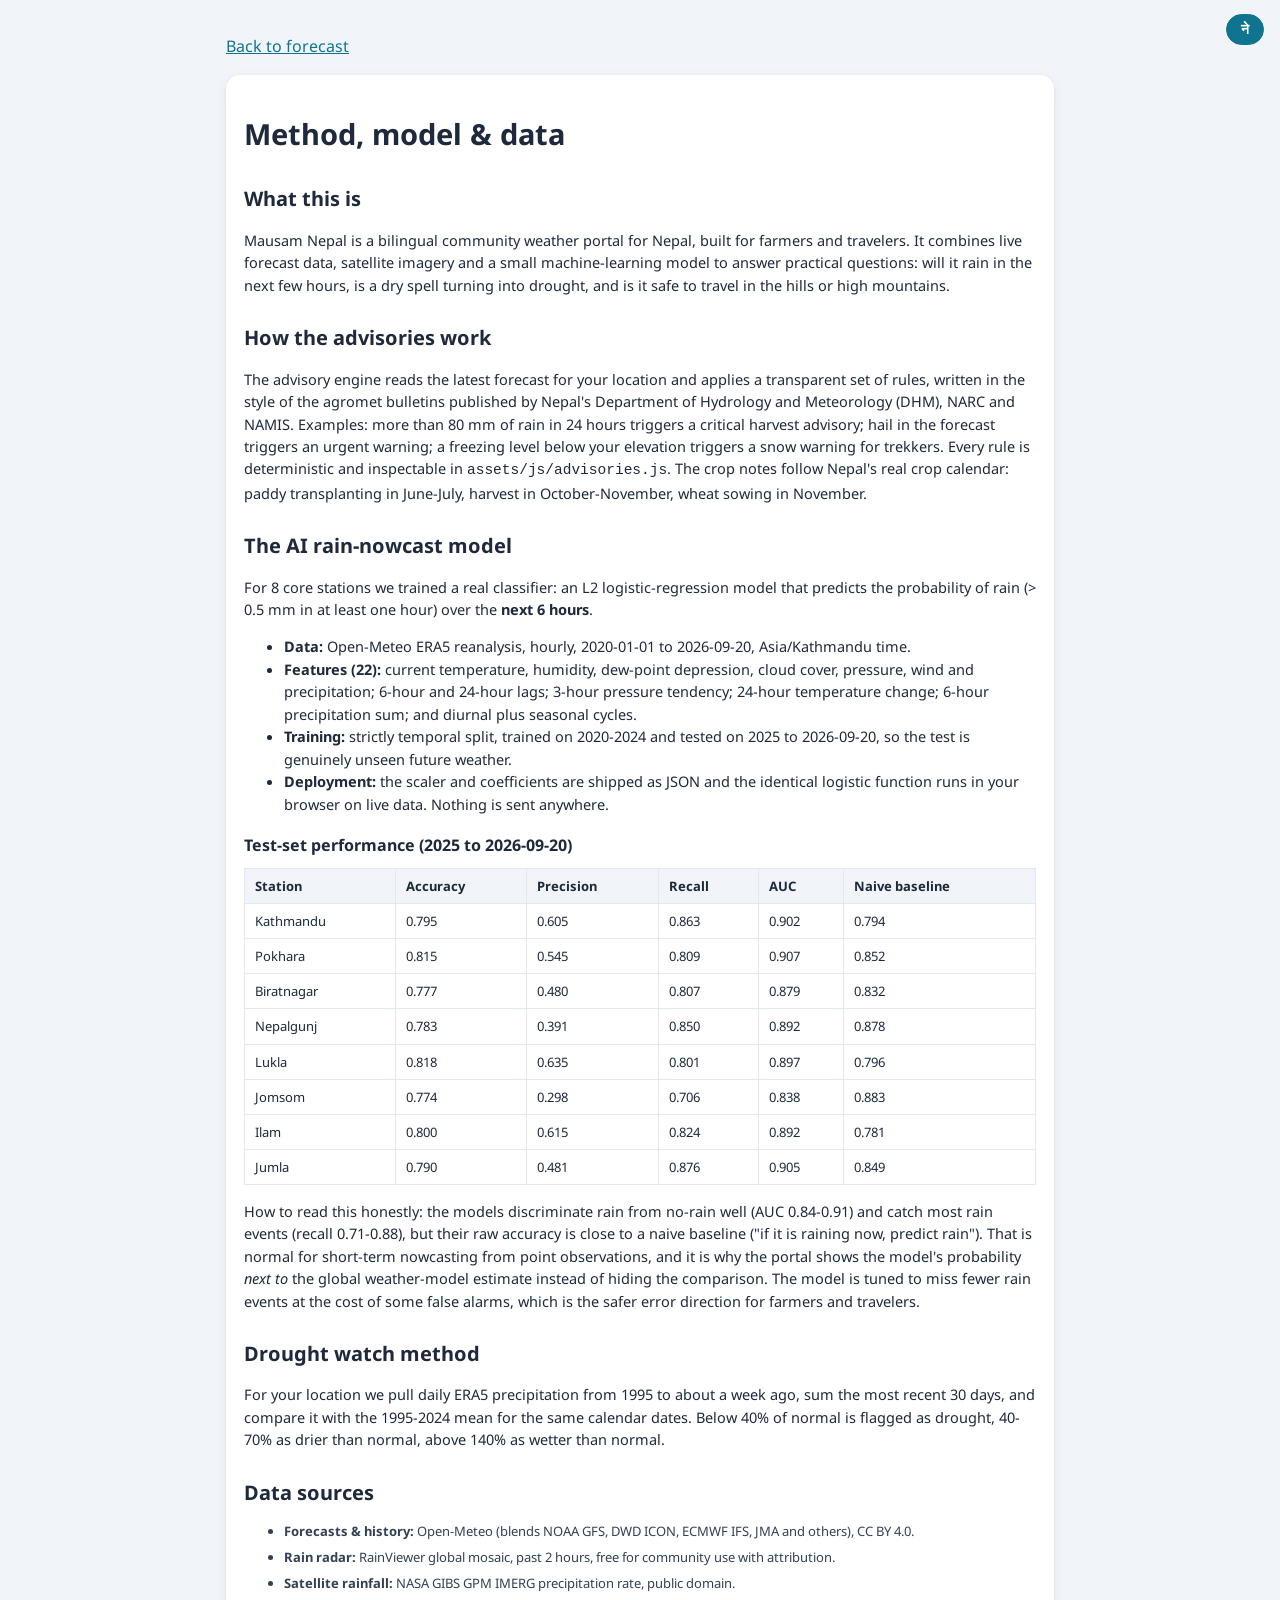
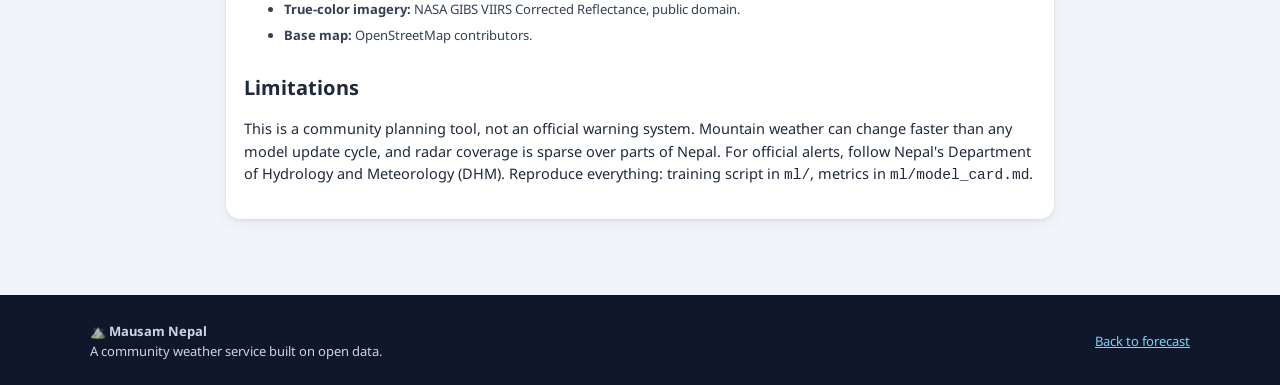
==== about.html @ 3b3ee0dc "Mausam Nepal: bilingual AI weather portal for Nepal (v1)" ====
<!DOCTYPE html>
<html lang="en">
<head>
<meta charset="UTF-8">
<meta name="viewport" content="width=device-width, initial-scale=1.0">
<title>Method, model &amp; data — Mausam Nepal</title>
<link rel="stylesheet" href="assets/css/style.css">
<link href="https://fonts.googleapis.com/css2?family=Noto+Sans:wght@400;600;700;800&family=Noto+Sans+Devanagari:wght@400;600;700&display=swap" rel="stylesheet">
<style>
.langbtn { position: fixed; top: 14px; right: 16px; z-index: 99; }
</style>
</head>
<body>
<button id="lang-toggle" class="lang-toggle langbtn" style="background:#0e7490;border-color:#0e7490">ने</button>
<main class="container" style="max-width:860px">
  <p><a href="index.html" data-i18n="backHome">Back to forecast</a></p>
  <div class="card prose" id="about-en">
    <h1>Method, model &amp; data</h1>
    <h2>What this is</h2>
    <p>Mausam Nepal is a bilingual community weather portal for Nepal, built for
    farmers and travelers. It combines live forecast data, satellite imagery and a
    small machine-learning model to answer practical questions: will it rain in the
    next few hours, is a dry spell turning into drought, and is it safe to travel
    in the hills or high mountains.</p>

    <h2>How the advisories work</h2>
    <p>The advisory engine reads the latest forecast for your location and applies
    a transparent set of rules, written in the style of the agromet bulletins
    published by Nepal's Department of Hydrology and Meteorology (DHM), NARC and
    NAMIS. Examples: more than 80 mm of rain in 24 hours triggers a critical
    harvest advisory; hail in the forecast triggers an urgent warning; a freezing
    level below your elevation triggers a snow warning for trekkers. Every rule is
    deterministic and inspectable in <code>assets/js/advisories.js</code>. The
    crop notes follow Nepal's real crop calendar: paddy transplanting in
    June-July, harvest in October-November, wheat sowing in November.</p>

    <h2>The AI rain-nowcast model</h2>
    <p>For 8 core stations we trained a real classifier: an L2 logistic-regression
    model that predicts the probability of rain (&gt; 0.5 mm in at least one hour)
    over the <b>next 6 hours</b>.</p>
    <ul>
      <li><b>Data:</b> Open-Meteo ERA5 reanalysis, hourly, 2020-01-01 to 2026-09-20, Asia/Kathmandu time.</li>
      <li><b>Features (22):</b> current temperature, humidity, dew-point depression,
      cloud cover, pressure, wind and precipitation; 6-hour and 24-hour lags;
      3-hour pressure tendency; 24-hour temperature change; 6-hour precipitation
      sum; and diurnal plus seasonal cycles.</li>
      <li><b>Training:</b> strictly temporal split, trained on 2020-2024 and tested
      on 2025 to 2026-09-20, so the test is genuinely unseen future weather.</li>
      <li><b>Deployment:</b> the scaler and coefficients are shipped as JSON and
      the identical logistic function runs in your browser on live data. Nothing
      is sent anywhere.</li>
    </ul>
    <h3>Test-set performance (2025 to 2026-09-20)</h3>
    <table class="metric-table">
      <tr><th>Station</th><th>Accuracy</th><th>Precision</th><th>Recall</th><th>AUC</th><th>Naive baseline</th></tr>
      <tr><td>Kathmandu</td><td>0.795</td><td>0.605</td><td>0.863</td><td>0.902</td><td>0.794</td></tr>
      <tr><td>Pokhara</td><td>0.815</td><td>0.545</td><td>0.809</td><td>0.907</td><td>0.852</td></tr>
      <tr><td>Biratnagar</td><td>0.777</td><td>0.480</td><td>0.807</td><td>0.879</td><td>0.832</td></tr>
      <tr><td>Nepalgunj</td><td>0.783</td><td>0.391</td><td>0.850</td><td>0.892</td><td>0.878</td></tr>
      <tr><td>Lukla</td><td>0.818</td><td>0.635</td><td>0.801</td><td>0.897</td><td>0.796</td></tr>
      <tr><td>Jomsom</td><td>0.774</td><td>0.298</td><td>0.706</td><td>0.838</td><td>0.883</td></tr>
      <tr><td>Ilam</td><td>0.800</td><td>0.615</td><td>0.824</td><td>0.892</td><td>0.781</td></tr>
      <tr><td>Jumla</td><td>0.790</td><td>0.481</td><td>0.876</td><td>0.905</td><td>0.849</td></tr>
    </table>
    <p>How to read this honestly: the models discriminate rain from no-rain well
    (AUC 0.84-0.91) and catch most rain events (recall 0.71-0.88), but their raw
    accuracy is close to a naive baseline ("if it is raining now, predict rain").
    That is normal for short-term nowcasting from point observations, and it is
    why the portal shows the model's probability <i>next to</i> the global
    weather-model estimate instead of hiding the comparison. The model is tuned
    to miss fewer rain events at the cost of some false alarms, which is the
    safer error direction for farmers and travelers.</p>

    <h2>Drought watch method</h2>
    <p>For your location we pull daily ERA5 precipitation from 1995 to about a week
    ago, sum the most recent 30 days, and compare it with the 1995-2024 mean for
    the same calendar dates. Below 40% of normal is flagged as drought, 40-70% as
    drier than normal, above 140% as wetter than normal.</p>

    <h2>Data sources</h2>
    <ul class="src-list">
      <li><b>Forecasts &amp; history:</b> Open-Meteo (blends NOAA GFS, DWD ICON, ECMWF IFS, JMA and others), CC BY 4.0.</li>
      <li><b>Rain radar:</b> RainViewer global mosaic, past 2 hours, free for community use with attribution.</li>
      <li><b>Satellite rainfall:</b> NASA GIBS GPM IMERG precipitation rate, public domain.</li>
      <li><b>True-color imagery:</b> NASA GIBS VIIRS Corrected Reflectance, public domain.</li>
      <li><b>Base map:</b> OpenStreetMap contributors.</li>
    </ul>

    <h2>Limitations</h2>
    <p>This is a community planning tool, not an official warning system. Mountain
    weather can change faster than any model update cycle, and radar coverage is
    sparse over parts of Nepal. For official alerts, follow Nepal's Department of
    Hydrology and Meteorology (DHM). Reproduce everything: training script in
    <code>ml/</code>, metrics in <code>ml/model_card.md</code>.</p>
  </div>

  <div class="card prose" id="about-ne" style="display:none">
    <h1>विधि, मोडेल र तथ्याङ्क</h1>
    <h2>यो के हो</h2>
    <p>मौसम नेपाल किसान र यात्रीका लागि बनाइएको द्विभाषिक सामुदायिक मौसम पोर्टल हो।
    यसले प्रत्यक्ष पूर्वानुमान तथ्याङ्क, उपग्रह तस्बिर र सानो मेसिन लर्निङ मोडेल
    जोडेर व्यावहारिक प्रश्नको उत्तर दिन्छ: आगामी केही घण्टामा पानी पर्छ कि पर्दैन,
    सुक्खा अवधि खडेरीमा परिणत हुँदैछ कि, र पहाड वा हिमालमा यात्रा सुरक्षित छ कि छैन।</p>

    <h2>परामर्श कसरी बन्छ</h2>
    <p>परामर्श इन्जिनले तपाईंको स्थानको पछिल्लो पूर्वानुमान पढेर पारदर्शी नियमहरू
    लागू गर्छ, जुन जल तथा मौसम विज्ञान विभाग (DHM), NARC र NAMIS का कृषि-मौसम
    बुलेटिनकै शैलीमा लेखिएका छन्। उदाहरण: २४ घण्टामा ८० मिमिभन्दा बढी वर्षा भए
    गम्भीर कटानी परामर्श; असिनाको पूर्वानुमानमा तत्काल चेतावनी; हिउँ पर्ने उचाइ
    तपाईंको उचाइभन्दा तल भए पदयात्रीका लागि हिमपात चेतावनी। हरेक नियम
    <code>assets/js/advisories.js</code> मा हेर्न सकिन्छ। बाली नोटहरू नेपालको
    वास्तविक बाली पात्रोअनुसार छन्: जुन-जुलाईमा धान रोपाइँ, अक्टोबर-नोभेम्बरमा
    कटानी, नोभेम्बरमा गहुँ छर्ने।</p>

    <h2>एआई वर्षा पूर्वानुमान मोडेल</h2>
    <p>८ मुख्य स्टेसनका लागि हामीले वास्तविक वर्गीकरणकर्ता तालिम दियौं: L2
    लजिस्टिक रिग्रेसन मोडेल, जसले <b>आगामी ६ घण्टामा</b> वर्षा (&gt; ०.५ मिमि)
    हुने सम्भावना बताउँछ।</p>
    <ul>
      <li><b>तथ्याङ्क:</b> Open-Meteo ERA5 पुनर्विश्लेषण, घण्टावार, २०२०-०१-०१ देखि २०२६-०९-२०, काठमाडौं समय।</li>
      <li><b>विशेषता (२२):</b> तापक्रम, आर्द्रता, शीताङ्क अन्तर, बादल, चाप, हावा र वर्षा;
      ६-घण्टा र २४-घण्टा पुराना मान; ३-घण्टे चाप प्रवृत्ति; २४-घण्टे तापक्रम परिवर्तन;
      ६-घण्टे वर्षा योग; दैनिक र मौसमी चक्र।</li>
      <li><b>तालिम:</b> समयअनुसार विभाजन, २०२०-२०२४ मा तालिम, २०२५ देखि २०२६-०९-२० मा परीक्षण।</li>
      <li><b>प्रयोग:</b> स्केलर र गुणाङ्क JSON का रूपमा ब्राउजरमै चल्छ; प्रत्यक्ष तथ्याङ्कमा उही लजिस्टिक सूत्र लागू हुन्छ।</li>
    </ul>
    <h3>परीक्षण नतिजा (माथिको तालिका हेर्नुहोस्)</h3>
    <p>इमानदार व्याख्या: मोडेलले वर्षा र सुख्खा छुट्याउन राम्रो गर्छ (AUC ०.८४-०.९१)
    र धेरैजसो वर्षाका घटना समात्छ, तर समग्र सटीकता सामान्य अनुमानको नजिक छ।
    त्यसैले पोर्टलले मोडेलको सम्भावना विश्व मौसम मोडेलको अनुमानसँगै देखाउँछ।
    मोडेल किसान र यात्रीका लागि सुरक्षित दिशामा ट्युन गरिएको छ: वर्षा छुट्नुभन्दा
    गलत चेतावनी राम्रो।</p>

    <h2>खडेरी निगरानी विधि</h2>
    <p>तपाईंको स्थानका लागि १९९५ देखिको दैनिक ERA5 वर्षा निकालेर पछिल्लो ३० दिनको
    योग सोही मितिको १९९५-२०२४ सरदरसँग तुलना गरिन्छ। सामान्यको ४०% भन्दा कमलाई
    खडेरी, ४०-७०% लाई सामान्यभन्दा सुख्खा, १४०% भन्दा माथिलाई ओसिलो मानिन्छ।</p>

    <h2>तथ्याङ्क स्रोतहरू</h2>
    <ul class="src-list">
      <li><b>पूर्वानुमान र इतिहास:</b> Open-Meteo (NOAA GFS, DWD ICON, ECMWF IFS, JMA आदि), CC BY 4.0।</li>
      <li><b>वर्षा राडार:</b> RainViewer विश्वव्यापी मोजाइक, पछिल्लो २ घण्टा।</li>
      <li><b>उपग्रह वर्षा:</b> NASA GIBS GPM IMERG, सार्वजनिक डोमेन।</li>
      <li><b>वास्तविक रङ तस्बिर:</b> NASA GIBS VIIRS, सार्वजनिक डोमेन।</li>
      <li><b>आधार नक्सा:</b> OpenStreetMap योगदानकर्ता।</li>
    </ul>

    <h2>सीमाहरू</h2>
    <p>यो सामुदायिक योजना उपकरण हो, आधिकारिक चेतावनी प्रणाली होइन। हिमाली मौसम
    मोडेल अद्यावधिक चक्रभन्दा छिटो बदलिन सक्छ, र नेपालका केही भागमा राडार कभरेज
    पातलो छ। आधिकारिक सतर्कताका लागि जल तथा मौसम विज्ञान विभाग (DHM) को सूचना
    हेर्नुहोस्।</p>
  </div>
</main>

<footer class="site-footer">
  <div class="inner">
    <div><b>⛰️ <span data-i18n="appName">Mausam Nepal</span></b><br>
    <span data-i18n="footerTag"></span></div>
    <div><a href="index.html" data-i18n="backHome">Back to forecast</a></div>
  </div>
</footer>

<script src="assets/js/config.js"></script>
<script src="assets/js/i18n.js"></script>
<script>
  MN.setLang(MN.lang);
  document.getElementById("lang-toggle").addEventListener("click", function () {
    MN.setLang(MN.lang === "ne" ? "en" : "ne");
    document.getElementById("about-en").style.display = MN.lang === "ne" ? "none" : "block";
    document.getElementById("about-ne").style.display = MN.lang === "ne" ? "block" : "none";
  });
  if (MN.lang === "ne") {
    document.getElementById("about-en").style.display = "none";
    document.getElementById("about-ne").style.display = "block";
  }
</script>
</body>
</html>
---- assets/css/style.css ----
/* Mausam Nepal — styles */
:root {
  --bg: #f1f5f9;
  --card: #ffffff;
  --ink: #0f172a;
  --muted: #64748b;
  --brand: #0e7490;
  --brand-dark: #155e75;
  --accent: #f59e0b;
  --ok: #16a34a;
  --warn: #f59e0b;
  --bad: #dc2626;
  --line: #e2e8f0;
  --radius: 14px;
  --shadow: 0 1px 3px rgba(15,23,42,.08), 0 4px 14px rgba(15,23,42,.06);
}
* { box-sizing: border-box; }
body {
  margin: 0; font-family: "Noto Sans", "Noto Sans Devanagari", system-ui, -apple-system,
    "Segoe UI", Roboto, sans-serif;
  background: var(--bg); color: var(--ink); line-height: 1.55;
}
a { color: var(--brand); }

/* Header */
.site-header {
  background: linear-gradient(120deg, #0c4a6e 0%, #0e7490 55%, #1d4ed8 130%);
  color: #fff; padding: 14px 0 0; position: sticky; top: 0; z-index: 50;
  box-shadow: 0 2px 12px rgba(12,74,110,.35);
}
.header-row { display: flex; align-items: center; gap: 12px; max-width: 1100px; margin: 0 auto; padding: 0 16px; }
.logo { font-size: 26px; font-weight: 800; letter-spacing: .2px; white-space: nowrap; }
.logo .mark { margin-right: 8px; }
.tagline { font-size: 12px; opacity: .85; margin: 2px 0 0; font-weight: 400; }
.header-spacer { flex: 1; }
.lang-toggle {
  background: rgba(255,255,255,.15); color: #fff; border: 1px solid rgba(255,255,255,.4);
  border-radius: 999px; padding: 6px 14px; font-weight: 700; cursor: pointer; font-size: 14px;
}
.lang-toggle:hover { background: rgba(255,255,255,.28); }
.search-wrap { position: relative; max-width: 1100px; margin: 12px auto 0; padding: 0 16px 12px; }
.search-wrap input {
  width: 100%; padding: 11px 16px 11px 42px; border-radius: 999px; border: none;
  font-size: 15px; outline: none; box-shadow: var(--shadow);
}
.search-wrap .sicon { position: absolute; left: 30px; top: 11px; font-size: 17px; opacity: .6; }
.search-results {
  position: absolute; left: 16px; right: 16px; top: 52px; background: #fff; color: var(--ink);
  border-radius: 12px; box-shadow: 0 12px 32px rgba(15,23,42,.25); overflow: hidden; display: none; z-index: 60;
}
.search-results button {
  display: block; width: 100%; text-align: left; background: none; border: none;
  padding: 10px 16px; font-size: 14px; cursor: pointer;
}
.search-results button:hover { background: #f1f5f9; }
.search-results .sub { color: var(--muted); font-size: 12px; margin-left: 8px; }

/* Tabs */
.tabs { display: flex; gap: 4px; max-width: 1100px; margin: 0 auto; padding: 0 16px; overflow-x: auto; }
.tabs button {
  background: transparent; color: rgba(255,255,255,.75); border: none; cursor: pointer;
  padding: 10px 14px; font-size: 14px; font-weight: 600; border-bottom: 3px solid transparent; white-space: nowrap;
}
.tabs button.active { color: #fff; border-bottom-color: var(--accent); }
.tabs button:hover { color: #fff; }

/* Layout */
.container { max-width: 1100px; margin: 0 auto; padding: 18px 16px 60px; }
.tabpane { display: none; }
.tabpane.active { display: block; animation: fade .25s ease; }
@keyframes fade { from { opacity: 0; transform: translateY(4px);} to { opacity: 1; transform: none; } }

.card {
  background: var(--card); border-radius: var(--radius); box-shadow: var(--shadow);
  padding: 18px; margin-bottom: 16px;
}
.card h2 { margin: 0 0 4px; font-size: 19px; }
.card h3 { margin: 0 0 8px; font-size: 16px; }
.card .desc { color: var(--muted); font-size: 13.5px; margin: 0 0 12px; }
.grid2 { display: grid; grid-template-columns: 1fr 1fr; gap: 16px; }
@media (max-width: 760px) { .grid2 { grid-template-columns: 1fr; } }

/* Hero */
.hero { display: flex; gap: 18px; align-items: center; flex-wrap: wrap; }
.hero-main { display: flex; align-items: center; gap: 16px; min-width: 240px; }
.hero-icon { font-size: 56px; line-height: 1; }
.hero-temp { font-size: 52px; font-weight: 800; line-height: 1; }
.hero-place { font-size: 20px; font-weight: 700; }
.hero-cond { color: var(--muted); font-size: 14px; }
.hero-meta { color: var(--muted); font-size: 12.5px; margin-top: 6px; }
.stat-row { display: grid; grid-template-columns: repeat(auto-fit, minmax(105px, 1fr)); gap: 10px; margin-top: 14px; }
.stat { background: #f8fafc; border: 1px solid var(--line); border-radius: 10px; padding: 10px 12px; }
.stat .k { font-size: 11.5px; color: var(--muted); }
.stat .v { font-size: 17px; font-weight: 700; }
.chips { display: flex; flex-wrap: wrap; gap: 8px; margin: 2px 0 16px; }
.chips button {
  border: 1px solid var(--line); background: #fff; border-radius: 999px; padding: 6px 13px;
  font-size: 13px; cursor: pointer;
}
.chips button.active, .chips button:hover { background: var(--brand); color: #fff; border-color: var(--brand); }

/* Forecast lists */
.hourly-strip { display: flex; gap: 8px; overflow-x: auto; padding: 4px 2px 10px; }
.hour-cell {
  min-width: 74px; text-align: center; background: #f8fafc; border: 1px solid var(--line);
  border-radius: 10px; padding: 8px 6px; font-size: 12px;
}
.hour-cell .hh { font-weight: 700; font-size: 12.5px; }
.hour-cell .ic { font-size: 22px; margin: 4px 0; }
.hour-cell .pp { color: var(--brand); font-weight: 700; }
.day-row {
  display: grid; grid-template-columns: 92px 34px 1fr 92px; gap: 8px; align-items: center;
  padding: 9px 4px; border-bottom: 1px solid var(--line); font-size: 14px;
}
.day-row:last-child { border-bottom: none; }
.day-row .d { font-weight: 600; }
.day-row .bar { height: 8px; background: #e2e8f0; border-radius: 99px; position: relative; overflow: hidden; }
.day-row .bar i { position: absolute; top: 0; bottom: 0; border-radius: 99px;
  background: linear-gradient(90deg, #38bdf8, #f59e0b, #ef4444); }
.day-row .tr { text-align: right; font-variant-numeric: tabular-nums; }

/* Nowcast gauge */
.gauge-wrap { display: flex; gap: 18px; align-items: center; flex-wrap: wrap; }
.gauge { position: relative; width: 150px; height: 150px; flex: none; }
.gauge svg { transform: rotate(-90deg); }
.gauge .gval { position: absolute; inset: 0; display: flex; flex-direction: column;
  align-items: center; justify-content: center; }
.gauge .gval b { font-size: 30px; }
.gauge .gval span { font-size: 11.5px; color: var(--muted); }
.compare-bar { margin: 8px 0; }
.compare-bar .lbl { display: flex; justify-content: space-between; font-size: 13px; margin-bottom: 4px; }
.compare-bar .track { height: 10px; background: #e2e8f0; border-radius: 99px; overflow: hidden; }
.compare-bar .fill { height: 100%; border-radius: 99px; }
.fill.ml { background: linear-gradient(90deg, #0e7490, #22d3ee); }
.fill.nwp { background: linear-gradient(90deg, #94a3b8, #64748b); }
.model-note { font-size: 12.5px; color: var(--muted); }

/* Advisories */
.adv { border-left: 5px solid var(--muted); border-radius: 10px; background: #f8fafc;
  padding: 12px 14px; margin-bottom: 10px; }
.adv .sev { display: inline-block; font-size: 11.5px; font-weight: 800; text-transform: uppercase;
  letter-spacing: .4px; padding: 2px 9px; border-radius: 99px; color: #fff; margin-bottom: 6px; }
.adv.sev-critical { border-color: var(--bad); } .adv.sev-critical .sev { background: var(--bad); }
.adv.sev-warning { border-color: #f97316; } .adv.sev-warning .sev { background: #f97316; }
.adv.sev-watch { border-color: var(--warn); } .adv.sev-watch .sev { background: var(--warn); }
.adv.sev-info { border-color: var(--brand); } .adv.sev-info .sev { background: var(--brand); }
.adv.sev-good { border-color: var(--ok); } .adv.sev-good .sev { background: var(--ok); }
.adv h4 { margin: 0 0 4px; font-size: 15px; }
.adv p { margin: 0; font-size: 13.5px; color: #334155; }
.aud-tabs { display: flex; gap: 8px; margin-bottom: 12px; }
.aud-tabs button {
  flex: 1; padding: 10px; border-radius: 10px; border: 1px solid var(--line);
  background: #fff; font-size: 14px; font-weight: 700; cursor: pointer;
}
.aud-tabs button.active { background: var(--ink); color: #fff; border-color: var(--ink); }

/* Drought */
.drought-nums { display: flex; gap: 14px; flex-wrap: wrap; margin: 10px 0; }
.drought-nums .dn { flex: 1; min-width: 140px; background: #f8fafc; border: 1px solid var(--line);
  border-radius: 10px; padding: 12px; text-align: center; }
.drought-nums .dn b { font-size: 24px; display: block; }
.drought-nums .dn span { font-size: 12px; color: var(--muted); }
.drought-meter { height: 14px; border-radius: 99px; background: linear-gradient(90deg,#b91c1c,#f59e0b,#22c55e,#0ea5e9);
  position: relative; margin: 14px 0 6px; }
.drought-meter .pin { position: absolute; top: -5px; width: 4px; height: 24px; background: var(--ink); border-radius: 2px; }

/* Map */
#satmap { height: 480px; border-radius: var(--radius); box-shadow: var(--shadow); z-index: 1; }
.map-controls { display: flex; gap: 8px; flex-wrap: wrap; margin-bottom: 10px; align-items: center; }
.map-controls .seg { display: flex; border: 1px solid var(--line); border-radius: 10px; overflow: hidden; }
.map-controls .seg button { border: none; background: #fff; padding: 8px 14px; font-size: 13px;
  font-weight: 600; cursor: pointer; }
.map-controls .seg button.active { background: var(--brand); color: #fff; }
.map-credit { font-size: 12px; color: var(--muted); margin-top: 8px; }
.leaflet-container { font-family: inherit; }

/* Mountain cards */
.mtn-grid { display: grid; grid-template-columns: repeat(auto-fit, minmax(200px, 1fr)); gap: 12px; }
.mtn-card { background: #f8fafc; border: 1px solid var(--line); border-radius: 12px; padding: 12px 14px; cursor: pointer; }
.mtn-card:hover { border-color: var(--brand); }
.mtn-card h4 { margin: 0 0 6px; font-size: 14.5px; }
.mtn-card .row { display: flex; justify-content: space-between; font-size: 12.5px; padding: 2px 0; }
.mtn-card .row span:first-child { color: var(--muted); }

/* Alerts */
.alert-box { display: flex; gap: 12px; align-items: center; flex-wrap: wrap; }
.btn {
  background: var(--brand); color: #fff; border: none; border-radius: 10px; padding: 10px 18px;
  font-size: 14px; font-weight: 700; cursor: pointer;
}
.btn:hover { background: var(--brand-dark); }
.btn:disabled { background: #94a3b8; cursor: default; }

/* Footer */
.site-footer { background: #0f172a; color: #cbd5e1; padding: 26px 16px; font-size: 13px; }
.site-footer .inner { max-width: 1100px; margin: 0 auto; display: flex; gap: 18px;
  flex-wrap: wrap; justify-content: space-between; align-items: center; }
.site-footer a { color: #7dd3fc; }
.src-list { font-size: 13px; color: #334155; }
.src-list li { margin-bottom: 6px; }

.prose { font-size: 14.5px; color: #1e293b; }
.prose h2 { font-size: 20px; margin: 26px 0 8px; }
.prose h3 { font-size: 16px; margin: 18px 0 6px; }
.prose table { border-collapse: collapse; width: 100%; font-size: 13px; margin: 10px 0; }
.prose th, .prose td { border: 1px solid var(--line); padding: 7px 10px; text-align: left; }
.prose th { background: #f1f5f9; }
.metric-table td:nth-child(n+2) { font-variant-numeric: tabular-nums; }

.skeleton { color: var(--muted); font-style: italic; padding: 20px; text-align: center; }
.err { background: #fef2f2; border: 1px solid #fecaca; color: #991b1b; border-radius: 10px;
  padding: 12px 14px; font-size: 13.5px; }
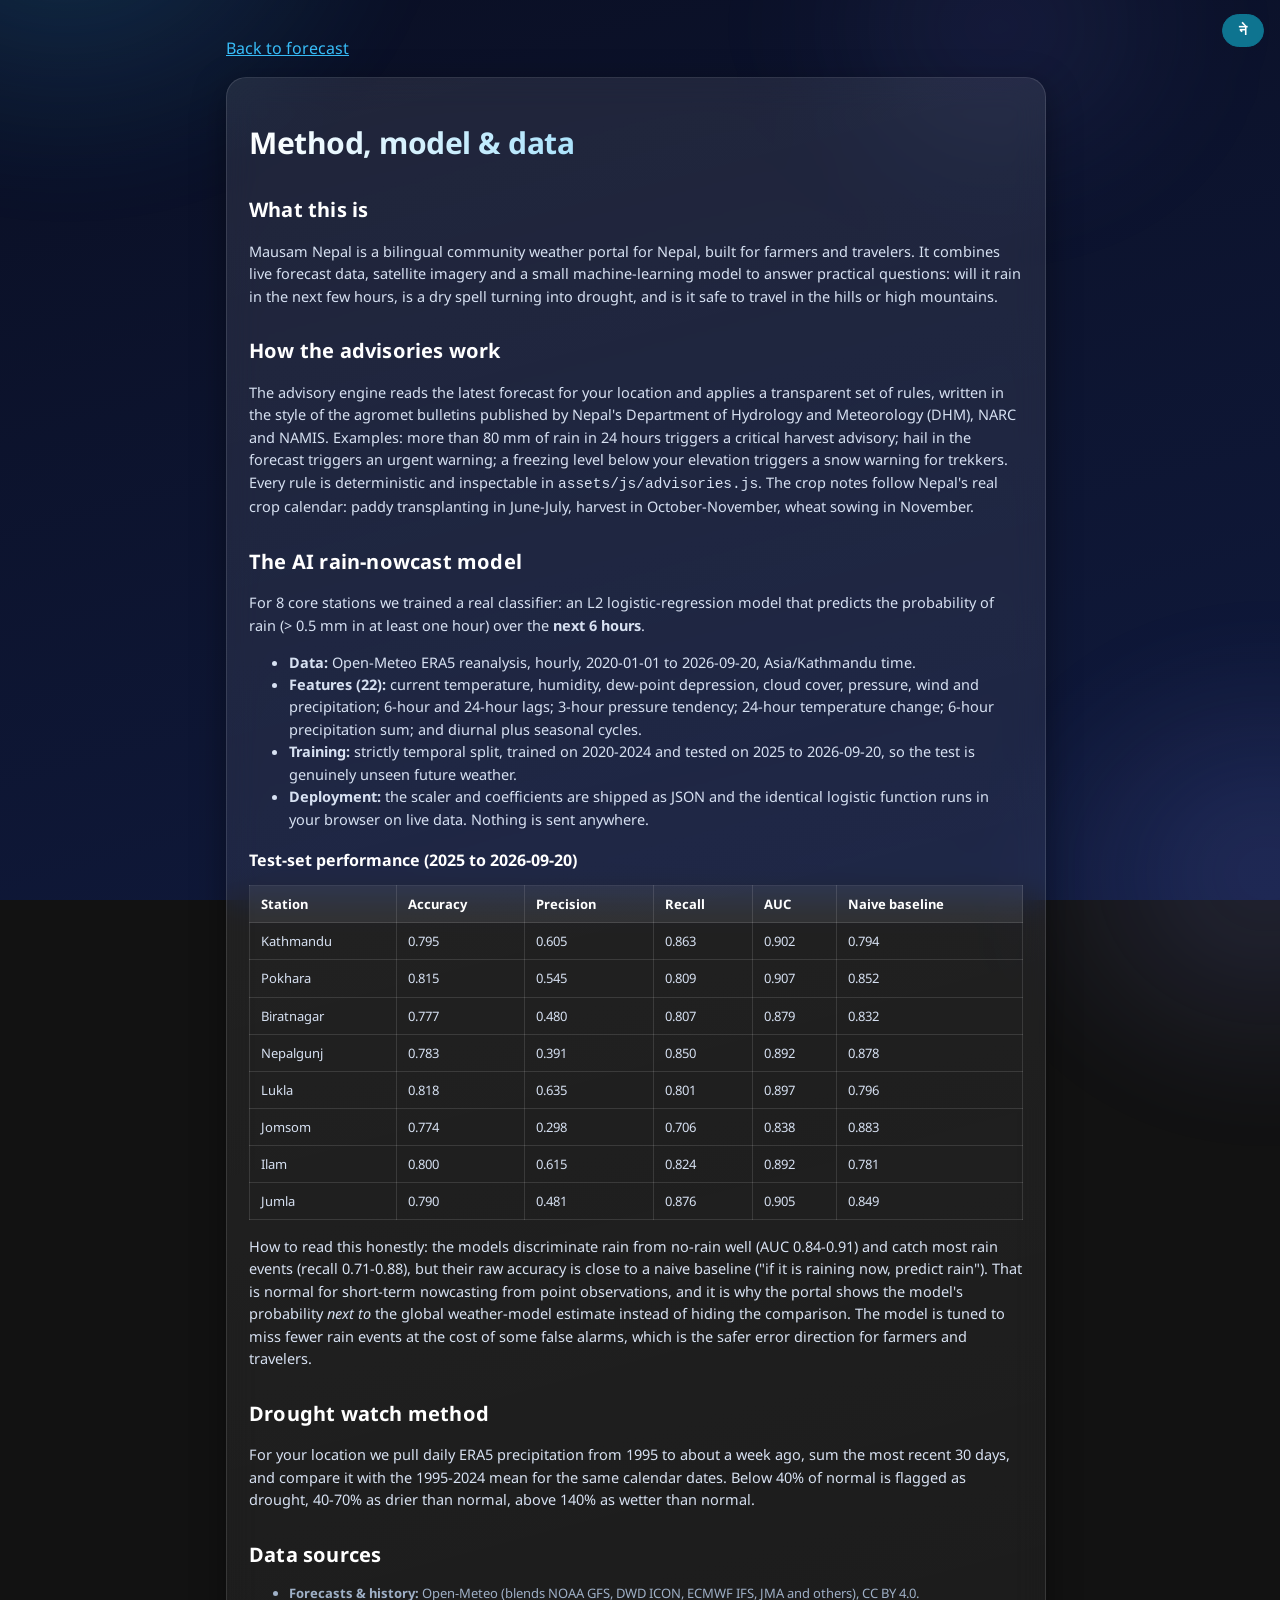
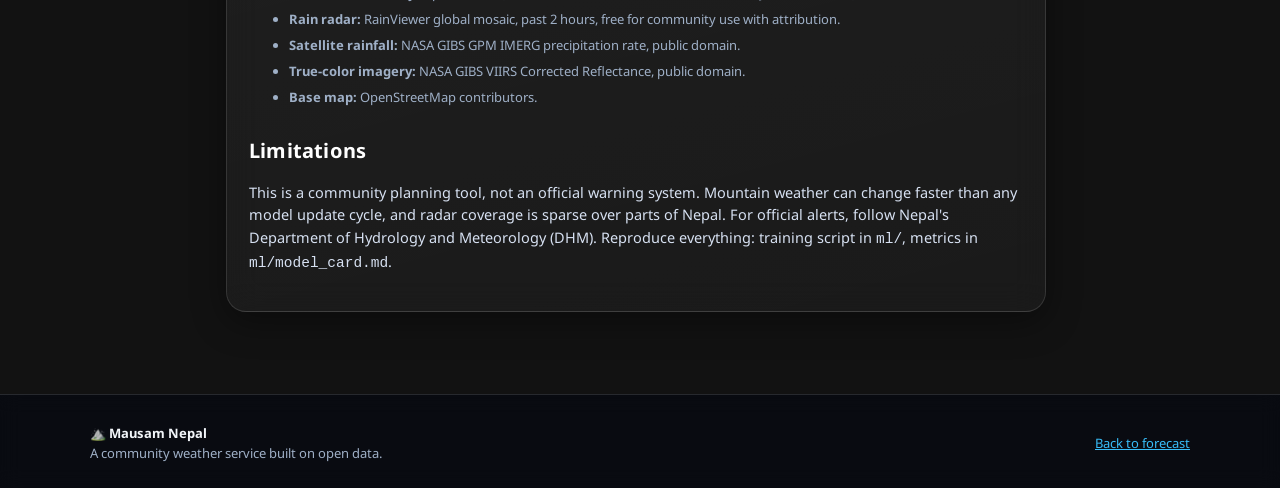
==== commit d95f93f7: "Redesign: living-sky dark glass theme with condition-reactive background + particle FX" ====
--- a/about.html
+++ b/about.html
@@ -4,7 +4,7 @@
 <meta charset="UTF-8">
 <meta name="viewport" content="width=device-width, initial-scale=1.0">
 <title>Method, model &amp; data — Mausam Nepal</title>
-<link rel="stylesheet" href="assets/css/style.css">
+<link rel="stylesheet" href="assets/css/style.css?v=4">
 <link href="https://fonts.googleapis.com/css2?family=Noto+Sans:wght@400;600;700;800&family=Noto+Sans+Devanagari:wght@400;600;700&display=swap" rel="stylesheet">
 <style>
 .langbtn { position: fixed; top: 14px; right: 16px; z-index: 99; }
@@ -161,8 +161,8 @@
   </div>
 </footer>
 
-<script src="assets/js/config.js"></script>
-<script src="assets/js/i18n.js"></script>
+<script src="assets/js/config.js?v=4"></script>
+<script src="assets/js/i18n.js?v=4"></script>
 <script>
   MN.setLang(MN.lang);
   document.getElementById("lang-toggle").addEventListener("click", function () {
--- a/assets/css/style.css
+++ b/assets/css/style.css
@@ -1,183 +1,324 @@
-/* Mausam Nepal — styles */
+/* Mausam Nepal — "living sky" dark glass theme */
 :root {
-  --bg: #f1f5f9;
-  --card: #ffffff;
-  --ink: #0f172a;
-  --muted: #64748b;
-  --brand: #0e7490;
-  --brand-dark: #155e75;
-  --accent: #f59e0b;
-  --ok: #16a34a;
-  --warn: #f59e0b;
-  --bad: #dc2626;
-  --line: #e2e8f0;
-  --radius: 14px;
-  --shadow: 0 1px 3px rgba(15,23,42,.08), 0 4px 14px rgba(15,23,42,.06);
+  color-scheme: dark;
+  --ink: #f1f5f9;
+  --muted: #9fb0c7;
+  --line: rgba(255, 255, 255, .12);
+  --card: rgba(255, 255, 255, .06);
+  --radius: 20px;
+  --accent: #38bdf8;
+  --accent2: #818cf8;
+  --ok: #34d399;
+  --warn: #fbbf24;
+  --bad: #f87171;
+  --sky1: #0a0f24;
+  --sky2: #101a3d;
+  --blob1: rgba(56, 189, 248, .22);
+  --blob2: rgba(129, 140, 248, .20);
+  --shadow: 0 10px 34px rgba(0, 0, 0, .38);
+}
+body[data-sky="clear-day"] {
+  --sky1: #0b1c44; --sky2: #17437e;
+  --blob1: rgba(251, 191, 36, .30); --blob2: rgba(56, 189, 248, .28);
+  --accent: #fbbf24; --accent2: #38bdf8;
+}
+body[data-sky="clear-night"] {
+  --sky1: #05070f; --sky2: #0d1230;
+  --blob1: rgba(129, 140, 248, .22); --blob2: rgba(56, 189, 248, .14);
+  --accent: #a5b4fc; --accent2: #38bdf8;
+}
+body[data-sky="rain"] {
+  --sky1: #081426; --sky2: #0e2a52;
+  --blob1: rgba(56, 189, 248, .28); --blob2: rgba(14, 116, 144, .30);
+  --accent: #38bdf8; --accent2: #22d3ee;
+}
+body[data-sky="drizzle"] {
+  --sky1: #0c1626; --sky2: #1b2f4d;
+  --blob1: rgba(148, 163, 184, .20); --blob2: rgba(56, 189, 248, .20);
+  --accent: #7dd3fc; --accent2: #94a3b8;
+}
+body[data-sky="snow"] {
+  --sky1: #0d1728; --sky2: #274264;
+  --blob1: rgba(186, 230, 253, .24); --blob2: rgba(125, 211, 252, .20);
+  --accent: #bae6fd; --accent2: #7dd3fc;
+}
+body[data-sky="storm"] {
+  --sky1: #0d0a1e; --sky2: #241b4d;
+  --blob1: rgba(167, 139, 250, .30); --blob2: rgba(56, 189, 248, .18);
+  --accent: #c4b5fd; --accent2: #818cf8;
+}
+body[data-sky="fog"] {
+  --sky1: #10151f; --sky2: #232f42;
+  --blob1: rgba(148, 163, 184, .18); --blob2: rgba(100, 116, 139, .22);
+  --accent: #94a3b8; --accent2: #64748b;
 }
 * { box-sizing: border-box; }
+::selection { background: rgba(56, 189, 248, .35); }
+html { scroll-behavior: smooth; }
 body {
-  margin: 0; font-family: "Noto Sans", "Noto Sans Devanagari", system-ui, -apple-system,
-    "Segoe UI", Roboto, sans-serif;
-  background: var(--bg); color: var(--ink); line-height: 1.55;
-}
-a { color: var(--brand); }
+  margin: 0;
+  font-family: "Noto Sans", "Noto Sans Devanagari", system-ui, -apple-system, "Segoe UI", Roboto, sans-serif;
+  background: linear-gradient(165deg, var(--sky1) 0%, var(--sky2) 100%);
+  background-attachment: fixed;
+  color: var(--ink);
+  line-height: 1.55;
+  min-height: 100vh;
+  transition: background .8s ease;
+  overflow-x: hidden;
+}
+/* drifting aurora blobs */
+body::before, body::after {
+  content: ""; position: fixed; inset: -20vmax; z-index: 0; pointer-events: none;
+  filter: blur(60px); opacity: .9;
+}
+body::before {
+  background:
+    radial-gradient(38vmax 30vmax at 18% 12%, var(--blob1), transparent 70%),
+    radial-gradient(30vmax 26vmax at 85% 80%, var(--blob2), transparent 70%);
+  animation: drift 26s ease-in-out infinite alternate;
+}
+body::after {
+  background: radial-gradient(26vmax 22vmax at 70% 20%, var(--blob2), transparent 70%);
+  animation: drift 34s ease-in-out infinite alternate-reverse;
+  opacity: .55;
+}
+@keyframes drift {
+  from { transform: translate3d(-4vmax, -2vmax, 0) scale(1); }
+  to { transform: translate3d(4vmax, 3vmax, 0) scale(1.12); }
+}
+#sky-fx { position: fixed; inset: 0; z-index: 0; pointer-events: none; }
+.site-header, .container, .site-footer { position: relative; z-index: 1; }
+a { color: var(--accent); }
+:focus-visible { outline: 2px solid var(--accent); outline-offset: 2px; border-radius: 6px; }
 
 /* Header */
 .site-header {
-  background: linear-gradient(120deg, #0c4a6e 0%, #0e7490 55%, #1d4ed8 130%);
-  color: #fff; padding: 14px 0 0; position: sticky; top: 0; z-index: 50;
-  box-shadow: 0 2px 12px rgba(12,74,110,.35);
+  background: rgba(8, 12, 28, .55);
+  -webkit-backdrop-filter: blur(16px); backdrop-filter: blur(16px);
+  border-bottom: 1px solid var(--line);
+  padding: 14px 0 0; position: sticky; top: 0; z-index: 50;
 }
 .header-row { display: flex; align-items: center; gap: 12px; max-width: 1100px; margin: 0 auto; padding: 0 16px; }
-.logo { font-size: 26px; font-weight: 800; letter-spacing: .2px; white-space: nowrap; }
-.logo .mark { margin-right: 8px; }
-.tagline { font-size: 12px; opacity: .85; margin: 2px 0 0; font-weight: 400; }
+.logo { font-size: 25px; font-weight: 800; letter-spacing: .2px; white-space: nowrap;
+  background: linear-gradient(92deg, #fff 20%, var(--accent) 90%);
+  -webkit-background-clip: text; background-clip: text; color: transparent; }
+.logo .mark { margin-right: 8px; -webkit-text-fill-color: initial; }
+.tagline { font-size: 12px; color: var(--muted); margin: 2px 0 0; font-weight: 400; }
 .header-spacer { flex: 1; }
 .lang-toggle {
-  background: rgba(255,255,255,.15); color: #fff; border: 1px solid rgba(255,255,255,.4);
-  border-radius: 999px; padding: 6px 14px; font-weight: 700; cursor: pointer; font-size: 14px;
-}
-.lang-toggle:hover { background: rgba(255,255,255,.28); }
+  background: rgba(255, 255, 255, .08); color: #fff; border: 1px solid var(--line);
+  border-radius: 999px; padding: 7px 16px; font-weight: 700; cursor: pointer; font-size: 14px;
+  transition: background .2s, transform .15s;
+}
+.lang-toggle:hover { background: rgba(255, 255, 255, .18); transform: translateY(-1px); }
 .search-wrap { position: relative; max-width: 1100px; margin: 12px auto 0; padding: 0 16px 12px; }
 .search-wrap input {
-  width: 100%; padding: 11px 16px 11px 42px; border-radius: 999px; border: none;
-  font-size: 15px; outline: none; box-shadow: var(--shadow);
-}
-.search-wrap .sicon { position: absolute; left: 30px; top: 11px; font-size: 17px; opacity: .6; }
+  width: 100%; padding: 12px 18px 12px 44px; border-radius: 999px;
+  border: 1px solid var(--line); font-size: 15px; outline: none; color: #fff;
+  background: rgba(255, 255, 255, .07);
+  -webkit-backdrop-filter: blur(8px); backdrop-filter: blur(8px);
+  transition: border-color .2s, box-shadow .2s;
+}
+.search-wrap input::placeholder { color: rgba(255, 255, 255, .45); }
+.search-wrap input:focus { border-color: var(--accent); box-shadow: 0 0 0 3px rgba(56, 189, 248, .18); }
+.search-wrap .sicon { position: absolute; left: 32px; top: 12px; font-size: 17px; opacity: .6; }
 .search-results {
-  position: absolute; left: 16px; right: 16px; top: 52px; background: #fff; color: var(--ink);
-  border-radius: 12px; box-shadow: 0 12px 32px rgba(15,23,42,.25); overflow: hidden; display: none; z-index: 60;
+  position: absolute; left: 16px; right: 16px; top: 54px; z-index: 60; display: none;
+  background: rgba(13, 19, 40, .97); border: 1px solid var(--line); border-radius: 14px;
+  box-shadow: 0 18px 44px rgba(0, 0, 0, .5); overflow: hidden;
 }
 .search-results button {
   display: block; width: 100%; text-align: left; background: none; border: none;
-  padding: 10px 16px; font-size: 14px; cursor: pointer;
-}
-.search-results button:hover { background: #f1f5f9; }
+  padding: 11px 18px; font-size: 14px; cursor: pointer; color: var(--ink);
+}
+.search-results button:hover { background: rgba(255, 255, 255, .07); }
 .search-results .sub { color: var(--muted); font-size: 12px; margin-left: 8px; }
 
 /* Tabs */
-.tabs { display: flex; gap: 4px; max-width: 1100px; margin: 0 auto; padding: 0 16px; overflow-x: auto; }
+.tabs {
+  display: flex; gap: 6px; max-width: 1100px; margin: 2px auto 0; padding: 0 16px 12px;
+  overflow-x: auto; scrollbar-width: none;
+}
+.tabs::-webkit-scrollbar { display: none; }
 .tabs button {
-  background: transparent; color: rgba(255,255,255,.75); border: none; cursor: pointer;
-  padding: 10px 14px; font-size: 14px; font-weight: 600; border-bottom: 3px solid transparent; white-space: nowrap;
-}
-.tabs button.active { color: #fff; border-bottom-color: var(--accent); }
-.tabs button:hover { color: #fff; }
+  background: rgba(255, 255, 255, .06); color: rgba(255, 255, 255, .72);
+  border: 1px solid transparent; cursor: pointer; padding: 9px 18px; font-size: 14px;
+  font-weight: 700; border-radius: 999px; white-space: nowrap; transition: all .2s;
+}
+.tabs button:hover { color: #fff; background: rgba(255, 255, 255, .12); }
+.tabs button.active {
+  color: #081120; border-color: transparent;
+  background: linear-gradient(135deg, var(--accent), var(--accent2));
+  box-shadow: 0 4px 18px rgba(56, 189, 248, .35);
+}
 
 /* Layout */
-.container { max-width: 1100px; margin: 0 auto; padding: 18px 16px 60px; }
+.container { max-width: 1100px; margin: 0 auto; padding: 20px 16px 64px; }
 .tabpane { display: none; }
-.tabpane.active { display: block; animation: fade .25s ease; }
-@keyframes fade { from { opacity: 0; transform: translateY(4px);} to { opacity: 1; transform: none; } }
+.tabpane.active { display: block; animation: fadeUp .35s ease; }
+@keyframes fadeUp { from { opacity: 0; transform: translateY(10px); } to { opacity: 1; transform: none; } }
 
 .card {
-  background: var(--card); border-radius: var(--radius); box-shadow: var(--shadow);
-  padding: 18px; margin-bottom: 16px;
-}
-.card h2 { margin: 0 0 4px; font-size: 19px; }
+  background: linear-gradient(165deg, rgba(255, 255, 255, .09), rgba(255, 255, 255, .035));
+  -webkit-backdrop-filter: blur(16px); backdrop-filter: blur(16px);
+  border: 1px solid var(--line); border-radius: var(--radius);
+  box-shadow: var(--shadow); padding: 22px; margin-bottom: 18px;
+}
+.card h2 { margin: 0 0 4px; font-size: 19px; letter-spacing: .2px; }
 .card h3 { margin: 0 0 8px; font-size: 16px; }
-.card .desc { color: var(--muted); font-size: 13.5px; margin: 0 0 12px; }
+.card .desc { color: var(--muted); font-size: 13.5px; margin: 0 0 14px; }
 .grid2 { display: grid; grid-template-columns: 1fr 1fr; gap: 16px; }
 @media (max-width: 760px) { .grid2 { grid-template-columns: 1fr; } }
 
 /* Hero */
-.hero { display: flex; gap: 18px; align-items: center; flex-wrap: wrap; }
-.hero-main { display: flex; align-items: center; gap: 16px; min-width: 240px; }
-.hero-icon { font-size: 56px; line-height: 1; }
-.hero-temp { font-size: 52px; font-weight: 800; line-height: 1; }
-.hero-place { font-size: 20px; font-weight: 700; }
-.hero-cond { color: var(--muted); font-size: 14px; }
-.hero-meta { color: var(--muted); font-size: 12.5px; margin-top: 6px; }
-.stat-row { display: grid; grid-template-columns: repeat(auto-fit, minmax(105px, 1fr)); gap: 10px; margin-top: 14px; }
-.stat { background: #f8fafc; border: 1px solid var(--line); border-radius: 10px; padding: 10px 12px; }
-.stat .k { font-size: 11.5px; color: var(--muted); }
-.stat .v { font-size: 17px; font-weight: 700; }
-.chips { display: flex; flex-wrap: wrap; gap: 8px; margin: 2px 0 16px; }
+.hero-card { background: transparent; border: none; box-shadow: none;
+  -webkit-backdrop-filter: none; backdrop-filter: none; padding: 10px 6px 4px; }
+.hero { display: flex; gap: 20px; align-items: center; flex-wrap: wrap; }
+.hero-main { display: flex; align-items: center; gap: 20px; min-width: 260px; }
+.hero-icon { font-size: 76px; line-height: 1; animation: floaty 5s ease-in-out infinite;
+  filter: drop-shadow(0 8px 22px rgba(0, 0, 0, .45)); }
+@keyframes floaty { 0%, 100% { transform: translateY(0); } 50% { transform: translateY(-9px); } }
+.hero-temp {
+  font-size: clamp(68px, 13vw, 116px); font-weight: 800; line-height: .95; letter-spacing: -3px;
+  background: linear-gradient(180deg, #fff 25%, rgba(255, 255, 255, .55) 100%);
+  -webkit-background-clip: text; background-clip: text; color: transparent;
+  text-shadow: 0 10px 40px rgba(0, 0, 0, .25);
+}
+.hero-place { font-size: 22px; font-weight: 800; letter-spacing: .3px; }
+.hero-cond { color: var(--accent); font-size: 15px; font-weight: 700; }
+.hero-meta { color: var(--muted); font-size: 12.5px; margin-top: 8px; }
+.stat-row { display: grid; grid-template-columns: repeat(auto-fit, minmax(108px, 1fr)); gap: 10px; margin-top: 16px; }
+.stat {
+  background: rgba(255, 255, 255, .055); border: 1px solid var(--line);
+  border-radius: 14px; padding: 11px 13px; transition: transform .18s, background .18s;
+}
+.stat:hover { transform: translateY(-2px); background: rgba(255, 255, 255, .09); }
+.stat .k { font-size: 11px; color: var(--muted); text-transform: uppercase; letter-spacing: .5px; }
+.stat .v { font-size: 18px; font-weight: 700; font-variant-numeric: tabular-nums; }
+.chips { display: flex; flex-wrap: wrap; gap: 8px; margin: 2px 0 14px; }
 .chips button {
-  border: 1px solid var(--line); background: #fff; border-radius: 999px; padding: 6px 13px;
-  font-size: 13px; cursor: pointer;
-}
-.chips button.active, .chips button:hover { background: var(--brand); color: #fff; border-color: var(--brand); }
+  border: 1px solid var(--line); background: rgba(255, 255, 255, .06); color: var(--ink);
+  border-radius: 999px; padding: 7px 15px; font-size: 13px; font-weight: 600; cursor: pointer;
+  transition: all .18s;
+}
+.chips button:hover { background: rgba(255, 255, 255, .14); transform: translateY(-1px); }
+.chips button.active {
+  background: linear-gradient(135deg, var(--accent), var(--accent2)); color: #081120;
+  border-color: transparent; box-shadow: 0 4px 16px rgba(56, 189, 248, .35);
+}
+.loc-select-row { display: flex; gap: 10px; align-items: center; margin: 2px 0 16px; flex-wrap: wrap; }
+.loc-select-row label { font-size: 13px; color: var(--muted); font-weight: 600; }
+.loc-select {
+  flex: 1; min-width: 220px; padding: 10px 14px; border-radius: 12px;
+  border: 1px solid var(--line); background: rgba(255, 255, 255, .07);
+  font-size: 14px; color: var(--ink); cursor: pointer;
+}
+.loc-select option, .loc-select optgroup { color: #0f172a; }
 
 /* Forecast lists */
-.hourly-strip { display: flex; gap: 8px; overflow-x: auto; padding: 4px 2px 10px; }
+.hourly-strip { display: flex; gap: 9px; overflow-x: auto; padding: 4px 2px 12px; scrollbar-width: thin; }
+.hourly-strip::-webkit-scrollbar { height: 6px; }
+.hourly-strip::-webkit-scrollbar-thumb { background: rgba(255, 255, 255, .18); border-radius: 99px; }
 .hour-cell {
-  min-width: 74px; text-align: center; background: #f8fafc; border: 1px solid var(--line);
-  border-radius: 10px; padding: 8px 6px; font-size: 12px;
-}
+  min-width: 76px; text-align: center; background: rgba(255, 255, 255, .05);
+  border: 1px solid var(--line); border-radius: 14px; padding: 10px 6px; font-size: 12px;
+  transition: transform .18s, background .18s;
+}
+.hour-cell:hover { transform: translateY(-3px); background: rgba(255, 255, 255, .1); }
 .hour-cell .hh { font-weight: 700; font-size: 12.5px; }
-.hour-cell .ic { font-size: 22px; margin: 4px 0; }
-.hour-cell .pp { color: var(--brand); font-weight: 700; }
+.hour-cell .ic { font-size: 24px; margin: 5px 0; }
+.hour-cell .pp { color: var(--accent); font-weight: 700; }
 .day-row {
-  display: grid; grid-template-columns: 92px 34px 1fr 92px; gap: 8px; align-items: center;
-  padding: 9px 4px; border-bottom: 1px solid var(--line); font-size: 14px;
-}
+  display: grid; grid-template-columns: 96px 36px 1fr 96px; gap: 10px; align-items: center;
+  padding: 11px 6px; border-bottom: 1px solid rgba(255, 255, 255, .08); font-size: 14px;
+  border-radius: 10px; transition: background .15s;
+}
+.day-row:hover { background: rgba(255, 255, 255, .045); }
 .day-row:last-child { border-bottom: none; }
 .day-row .d { font-weight: 600; }
-.day-row .bar { height: 8px; background: #e2e8f0; border-radius: 99px; position: relative; overflow: hidden; }
+.day-row .bar { height: 8px; background: rgba(255, 255, 255, .12); border-radius: 99px;
+  position: relative; overflow: hidden; }
 .day-row .bar i { position: absolute; top: 0; bottom: 0; border-radius: 99px;
-  background: linear-gradient(90deg, #38bdf8, #f59e0b, #ef4444); }
+  background: linear-gradient(90deg, #38bdf8, #fbbf24, #f87171); }
 .day-row .tr { text-align: right; font-variant-numeric: tabular-nums; }
 
 /* Nowcast gauge */
-.gauge-wrap { display: flex; gap: 18px; align-items: center; flex-wrap: wrap; }
-.gauge { position: relative; width: 150px; height: 150px; flex: none; }
+.gauge-wrap { display: flex; gap: 22px; align-items: center; flex-wrap: wrap; }
+.gauge { position: relative; width: 160px; height: 160px; flex: none; }
 .gauge svg { transform: rotate(-90deg); }
+#gauge-arc { stroke: var(--accent); filter: drop-shadow(0 0 7px var(--accent)); transition: stroke .6s; }
 .gauge .gval { position: absolute; inset: 0; display: flex; flex-direction: column;
   align-items: center; justify-content: center; }
-.gauge .gval b { font-size: 30px; }
+.gauge .gval b { font-size: 34px; letter-spacing: -1px; }
 .gauge .gval span { font-size: 11.5px; color: var(--muted); }
-.compare-bar { margin: 8px 0; }
-.compare-bar .lbl { display: flex; justify-content: space-between; font-size: 13px; margin-bottom: 4px; }
-.compare-bar .track { height: 10px; background: #e2e8f0; border-radius: 99px; overflow: hidden; }
-.compare-bar .fill { height: 100%; border-radius: 99px; }
-.fill.ml { background: linear-gradient(90deg, #0e7490, #22d3ee); }
-.fill.nwp { background: linear-gradient(90deg, #94a3b8, #64748b); }
+.compare-bar { margin: 10px 0; }
+.compare-bar .lbl { display: flex; justify-content: space-between; font-size: 13px; margin-bottom: 5px; }
+.compare-bar .track { height: 10px; background: rgba(255, 255, 255, .1); border-radius: 99px; overflow: hidden; }
+.compare-bar .fill { height: 100%; border-radius: 99px; transition: width .8s ease; }
+.fill.ml { background: linear-gradient(90deg, var(--accent), var(--accent2));
+  box-shadow: 0 0 12px rgba(56, 189, 248, .5); }
+.fill.nwp { background: linear-gradient(90deg, #64748b, #94a3b8); }
 .model-note { font-size: 12.5px; color: var(--muted); }
 
 /* Advisories */
-.adv { border-left: 5px solid var(--muted); border-radius: 10px; background: #f8fafc;
-  padding: 12px 14px; margin-bottom: 10px; }
-.adv .sev { display: inline-block; font-size: 11.5px; font-weight: 800; text-transform: uppercase;
-  letter-spacing: .4px; padding: 2px 9px; border-radius: 99px; color: #fff; margin-bottom: 6px; }
-.adv.sev-critical { border-color: var(--bad); } .adv.sev-critical .sev { background: var(--bad); }
-.adv.sev-warning { border-color: #f97316; } .adv.sev-warning .sev { background: #f97316; }
-.adv.sev-watch { border-color: var(--warn); } .adv.sev-watch .sev { background: var(--warn); }
-.adv.sev-info { border-color: var(--brand); } .adv.sev-info .sev { background: var(--brand); }
-.adv.sev-good { border-color: var(--ok); } .adv.sev-good .sev { background: var(--ok); }
-.adv h4 { margin: 0 0 4px; font-size: 15px; }
-.adv p { margin: 0; font-size: 13.5px; color: #334155; }
-.aud-tabs { display: flex; gap: 8px; margin-bottom: 12px; }
+.adv {
+  border: 1px solid var(--line); border-left: 5px solid var(--muted); border-radius: 14px;
+  background: rgba(255, 255, 255, .045); padding: 14px 16px; margin-bottom: 10px;
+  transition: transform .15s;
+}
+.adv:hover { transform: translateX(3px); }
+.adv .sev { display: inline-block; font-size: 11px; font-weight: 800; text-transform: uppercase;
+  letter-spacing: .6px; padding: 3px 11px; border-radius: 99px; color: #081120; margin-bottom: 8px; }
+.adv.sev-critical { border-left-color: var(--bad); } .adv.sev-critical .sev { background: var(--bad); }
+.adv.sev-warning { border-left-color: #fb923c; } .adv.sev-warning .sev { background: #fb923c; }
+.adv.sev-watch { border-left-color: var(--warn); } .adv.sev-watch .sev { background: var(--warn); }
+.adv.sev-info { border-left-color: var(--accent); } .adv.sev-info .sev { background: var(--accent); }
+.adv.sev-good { border-left-color: var(--ok); } .adv.sev-good .sev { background: var(--ok); }
+.adv h4 { margin: 0 0 4px; font-size: 15.5px; }
+.adv p { margin: 0; font-size: 13.5px; color: #c6d3e6; }
+.aud-tabs { display: flex; gap: 8px; margin-bottom: 14px; }
 .aud-tabs button {
-  flex: 1; padding: 10px; border-radius: 10px; border: 1px solid var(--line);
-  background: #fff; font-size: 14px; font-weight: 700; cursor: pointer;
-}
-.aud-tabs button.active { background: var(--ink); color: #fff; border-color: var(--ink); }
+  flex: 1; padding: 11px; border-radius: 14px; border: 1px solid var(--line);
+  background: rgba(255, 255, 255, .05); color: var(--ink); font-size: 14px; font-weight: 700;
+  cursor: pointer; transition: all .2s;
+}
+.aud-tabs button.active {
+  background: linear-gradient(135deg, var(--accent), var(--accent2)); color: #081120;
+  border-color: transparent; box-shadow: 0 4px 16px rgba(56, 189, 248, .3);
+}
 
 /* Drought */
-.drought-nums { display: flex; gap: 14px; flex-wrap: wrap; margin: 10px 0; }
-.drought-nums .dn { flex: 1; min-width: 140px; background: #f8fafc; border: 1px solid var(--line);
-  border-radius: 10px; padding: 12px; text-align: center; }
-.drought-nums .dn b { font-size: 24px; display: block; }
+.drought-nums { display: flex; gap: 12px; flex-wrap: wrap; margin: 12px 0; }
+.drought-nums .dn { flex: 1; min-width: 140px; background: rgba(255, 255, 255, .05);
+  border: 1px solid var(--line); border-radius: 14px; padding: 14px; text-align: center; }
+.drought-nums .dn b { font-size: 26px; display: block; letter-spacing: -.5px; }
 .drought-nums .dn span { font-size: 12px; color: var(--muted); }
-.drought-meter { height: 14px; border-radius: 99px; background: linear-gradient(90deg,#b91c1c,#f59e0b,#22c55e,#0ea5e9);
-  position: relative; margin: 14px 0 6px; }
-.drought-meter .pin { position: absolute; top: -5px; width: 4px; height: 24px; background: var(--ink); border-radius: 2px; }
+.drought-meter { height: 14px; border-radius: 99px;
+  background: linear-gradient(90deg, #b91c1c, #f59e0b, #22c55e, #0ea5e9);
+  position: relative; margin: 16px 0 8px; box-shadow: inset 0 1px 3px rgba(0, 0, 0, .4); }
+.drought-meter .pin { position: absolute; top: -5px; width: 4px; height: 24px;
+  background: #fff; border-radius: 2px; box-shadow: 0 0 8px rgba(255, 255, 255, .8); }
 
 /* Map */
-#satmap { height: 480px; border-radius: var(--radius); box-shadow: var(--shadow); z-index: 1; }
-.map-controls { display: flex; gap: 8px; flex-wrap: wrap; margin-bottom: 10px; align-items: center; }
-.map-controls .seg { display: flex; border: 1px solid var(--line); border-radius: 10px; overflow: hidden; }
-.map-controls .seg button { border: none; background: #fff; padding: 8px 14px; font-size: 13px;
-  font-weight: 600; cursor: pointer; }
-.map-controls .seg button.active { background: var(--brand); color: #fff; }
-.map-credit { font-size: 12px; color: var(--muted); margin-top: 8px; }
-.leaflet-container { font-family: inherit; }
+#satmap { height: 480px; border-radius: 16px; border: 1px solid var(--line);
+  box-shadow: var(--shadow); z-index: 1; overflow: hidden; }
+.leaflet-container { background: #0a0f24; font-family: inherit; }
+.map-controls { display: flex; gap: 10px; flex-wrap: wrap; margin-bottom: 12px; align-items: center; }
+.map-controls .seg { display: flex; border: 1px solid var(--line); border-radius: 12px;
+  overflow: hidden; background: rgba(255, 255, 255, .04); }
+.map-controls .seg button { border: none; background: transparent; color: var(--ink);
+  padding: 9px 15px; font-size: 13px; font-weight: 600; cursor: pointer; transition: all .18s; }
+.map-controls .seg button.active { background: linear-gradient(135deg, var(--accent), var(--accent2)); color: #081120; }
+.map-credit { font-size: 12px; color: var(--muted); margin-top: 10px; }
 
 /* Mountain cards */
 .mtn-grid { display: grid; grid-template-columns: repeat(auto-fit, minmax(200px, 1fr)); gap: 12px; }
-.mtn-card { background: #f8fafc; border: 1px solid var(--line); border-radius: 12px; padding: 12px 14px; cursor: pointer; }
-.mtn-card:hover { border-color: var(--brand); }
+.mtn-card {
+  background: rgba(255, 255, 255, .05); border: 1px solid var(--line); border-radius: 14px;
+  padding: 13px 15px; cursor: pointer; transition: all .18s;
+}
+.mtn-card:hover { border-color: var(--accent); transform: translateY(-3px);
+  box-shadow: 0 8px 20px rgba(0, 0, 0, .35); }
 .mtn-card h4 { margin: 0 0 6px; font-size: 14.5px; }
 .mtn-card .row { display: flex; justify-content: space-between; font-size: 12.5px; padding: 2px 0; }
 .mtn-card .row span:first-child { color: var(--muted); }
@@ -185,28 +326,51 @@
 /* Alerts */
 .alert-box { display: flex; gap: 12px; align-items: center; flex-wrap: wrap; }
 .btn {
-  background: var(--brand); color: #fff; border: none; border-radius: 10px; padding: 10px 18px;
-  font-size: 14px; font-weight: 700; cursor: pointer;
-}
-.btn:hover { background: var(--brand-dark); }
-.btn:disabled { background: #94a3b8; cursor: default; }
+  background: linear-gradient(135deg, var(--accent), var(--accent2)); color: #081120; border: none;
+  border-radius: 12px; padding: 11px 20px; font-size: 14px; font-weight: 800; cursor: pointer;
+  box-shadow: 0 4px 18px rgba(56, 189, 248, .35); transition: transform .15s, box-shadow .15s;
+}
+.btn:hover { transform: translateY(-2px); box-shadow: 0 8px 24px rgba(56, 189, 248, .45); }
+.btn:active { transform: translateY(0); }
+.btn:disabled { background: rgba(255, 255, 255, .12); color: var(--muted); cursor: default;
+  box-shadow: none; transform: none; }
 
 /* Footer */
-.site-footer { background: #0f172a; color: #cbd5e1; padding: 26px 16px; font-size: 13px; }
+.site-footer { background: rgba(4, 7, 18, .6); border-top: 1px solid var(--line);
+  -webkit-backdrop-filter: blur(10px); backdrop-filter: blur(10px);
+  color: var(--muted); padding: 28px 16px; font-size: 13px; }
 .site-footer .inner { max-width: 1100px; margin: 0 auto; display: flex; gap: 18px;
   flex-wrap: wrap; justify-content: space-between; align-items: center; }
-.site-footer a { color: #7dd3fc; }
-.src-list { font-size: 13px; color: #334155; }
+.site-footer a { color: var(--accent); }
+.site-footer b { color: var(--ink); }
+.src-list { font-size: 13px; color: var(--muted); }
 .src-list li { margin-bottom: 6px; }
 
-.prose { font-size: 14.5px; color: #1e293b; }
-.prose h2 { font-size: 20px; margin: 26px 0 8px; }
-.prose h3 { font-size: 16px; margin: 18px 0 6px; }
-.prose table { border-collapse: collapse; width: 100%; font-size: 13px; margin: 10px 0; }
-.prose th, .prose td { border: 1px solid var(--line); padding: 7px 10px; text-align: left; }
-.prose th { background: #f1f5f9; }
+.prose { font-size: 14.5px; color: #d7e1f2; max-width: 820px; }
+.prose h1 { font-size: 30px; letter-spacing: -.5px;
+  background: linear-gradient(92deg, #fff, var(--accent)); -webkit-background-clip: text;
+  background-clip: text; color: transparent; }
+.prose h2 { font-size: 20px; margin: 28px 0 8px; color: #fff; }
+.prose h3 { font-size: 16px; margin: 18px 0 6px; color: #fff; }
+.prose table { border-collapse: collapse; width: 100%; font-size: 13px; margin: 12px 0; }
+.prose th, .prose td { border: 1px solid var(--line); padding: 8px 11px; text-align: left; }
+.prose th { background: rgba(255, 255, 255, .07); color: #fff; }
 .metric-table td:nth-child(n+2) { font-variant-numeric: tabular-nums; }
+.prose a { color: var(--accent); }
 
 .skeleton { color: var(--muted); font-style: italic; padding: 20px; text-align: center; }
-.err { background: #fef2f2; border: 1px solid #fecaca; color: #991b1b; border-radius: 10px;
-  padding: 12px 14px; font-size: 13.5px; }
+.err { background: rgba(248, 113, 113, .1); border: 1px solid rgba(248, 113, 113, .4);
+  color: #fca5a5; border-radius: 12px; padding: 12px 14px; font-size: 13.5px; }
+
+@media (max-width: 640px) {
+  .card { padding: 16px; border-radius: 16px; }
+  .hero-icon { font-size: 60px; }
+  .hero-main { gap: 14px; }
+  #satmap { height: 360px; }
+  .day-row { grid-template-columns: 84px 30px 1fr 84px; font-size: 13px; }
+}
+
+@media (prefers-reduced-motion: reduce) {
+  *, *::before, *::after { animation: none !important; transition: none !important; }
+  html { scroll-behavior: auto; }
+}
